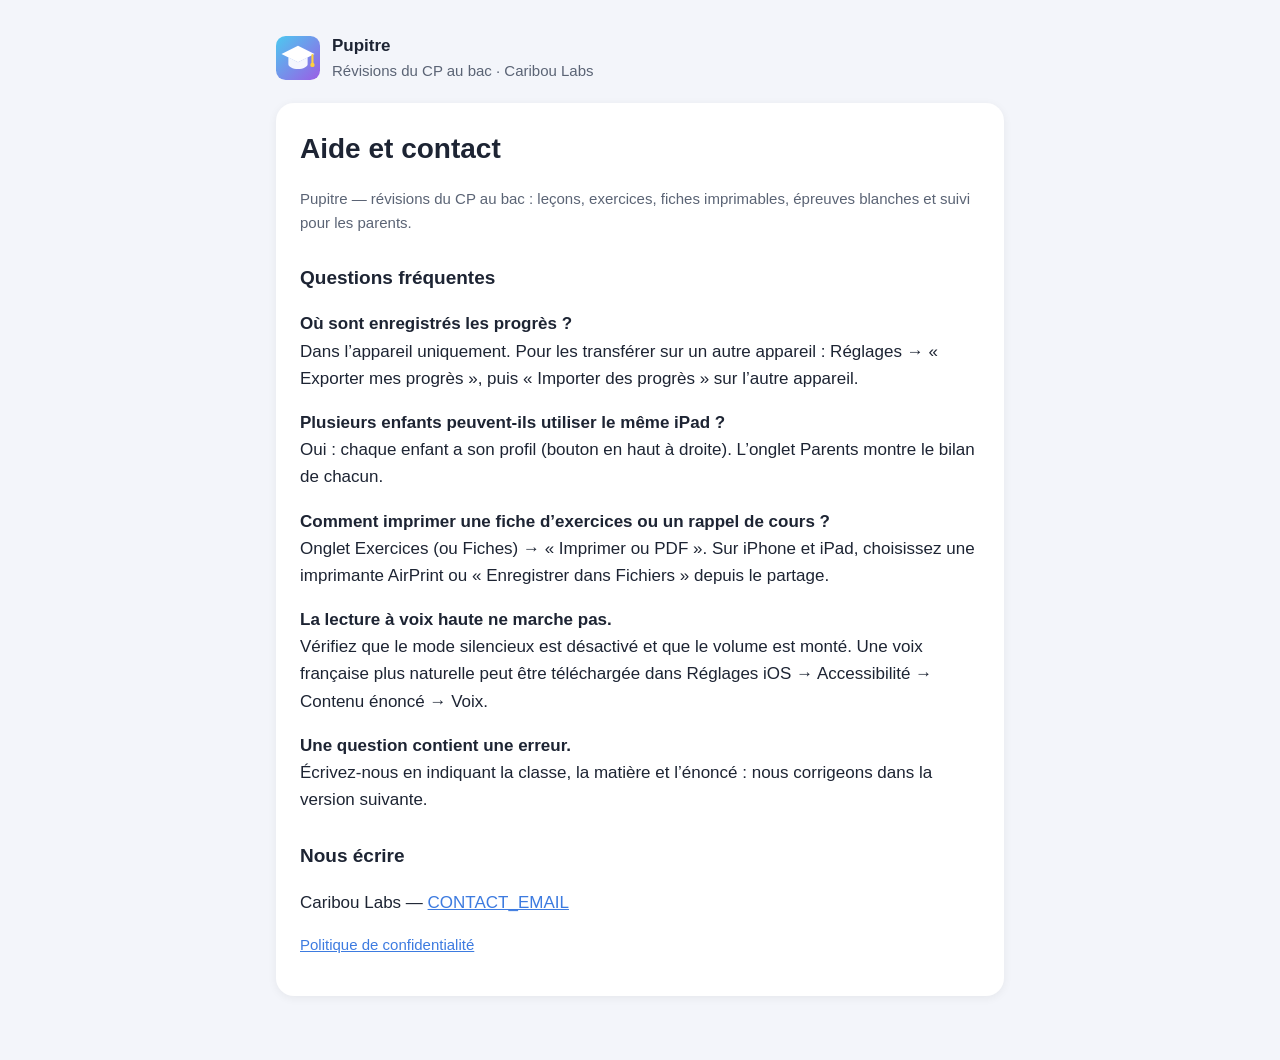
==== aide.html @ 07208d08 "Add files via upload" ====
<!doctype html>
<html lang="fr"><head><meta charset="utf-8"><meta name="viewport" content="width=device-width,initial-scale=1">
<title>Pupitre — Aide et contact</title><style>
:root{--bg:#f3f5fa;--card:#fff;--ink:#1d2433;--muted:#5b6475;--accent:#3d7be0;color-scheme:light dark}
@media (prefers-color-scheme:dark){:root{--bg:#181b28;--card:#222638;--ink:#eef0f6;--muted:#aab0c0;--accent:#7aa7ff}}
*{box-sizing:border-box}body{margin:0;background:var(--bg);color:var(--ink);font:17px/1.6 -apple-system,BlinkMacSystemFont,"Segoe UI",Roboto,sans-serif}
main{max-width:760px;margin:0 auto;padding:32px 16px 64px}
.card{background:var(--card);border-radius:18px;padding:24px;box-shadow:0 2px 10px rgba(0,0,0,.06)}
h1{font-size:28px;margin:0 0 4px}h2{font-size:19px;margin:28px 0 6px}p,li{color:var(--ink)}.muted{color:var(--muted);font-size:15px}
a{color:var(--accent)}header{display:flex;align-items:center;gap:12px;margin-bottom:20px}header img{width:44px;height:44px}
</style></head><body><main>
<header><img src="./favicon.svg" alt=""><div><b>Pupitre</b><div class="muted">Révisions du CP au bac · Caribou Labs</div></div></header>
<div class="card">
<h1>Aide et contact</h1>
<p class="muted">Pupitre — révisions du CP au bac : leçons, exercices, fiches imprimables, épreuves blanches et suivi pour les parents.</p>
<h2>Questions fréquentes</h2>
<p><b>Où sont enregistrés les progrès ?</b><br>Dans l’appareil uniquement. Pour les transférer sur un autre appareil : Réglages → « Exporter mes progrès », puis « Importer des progrès » sur l’autre appareil.</p>
<p><b>Plusieurs enfants peuvent-ils utiliser le même iPad ?</b><br>Oui : chaque enfant a son profil (bouton en haut à droite). L’onglet Parents montre le bilan de chacun.</p>
<p><b>Comment imprimer une fiche d’exercices ou un rappel de cours ?</b><br>Onglet Exercices (ou Fiches) → « Imprimer ou PDF ». Sur iPhone et iPad, choisissez une imprimante AirPrint ou « Enregistrer dans Fichiers » depuis le partage.</p>
<p><b>La lecture à voix haute ne marche pas.</b><br>Vérifiez que le mode silencieux est désactivé et que le volume est monté. Une voix française plus naturelle peut être téléchargée dans Réglages iOS → Accessibilité → Contenu énoncé → Voix.</p>
<p><b>Une question contient une erreur.</b><br>Écrivez-nous en indiquant la classe, la matière et l’énoncé : nous corrigeons dans la version suivante.</p>
<h2>Nous écrire</h2>
<p>Caribou Labs — <a href="mailto:CONTACT_EMAIL">CONTACT_EMAIL</a></p>
<p class="muted"><a href="./confidentialite.html">Politique de confidentialité</a></p>
</div></main></body></html>
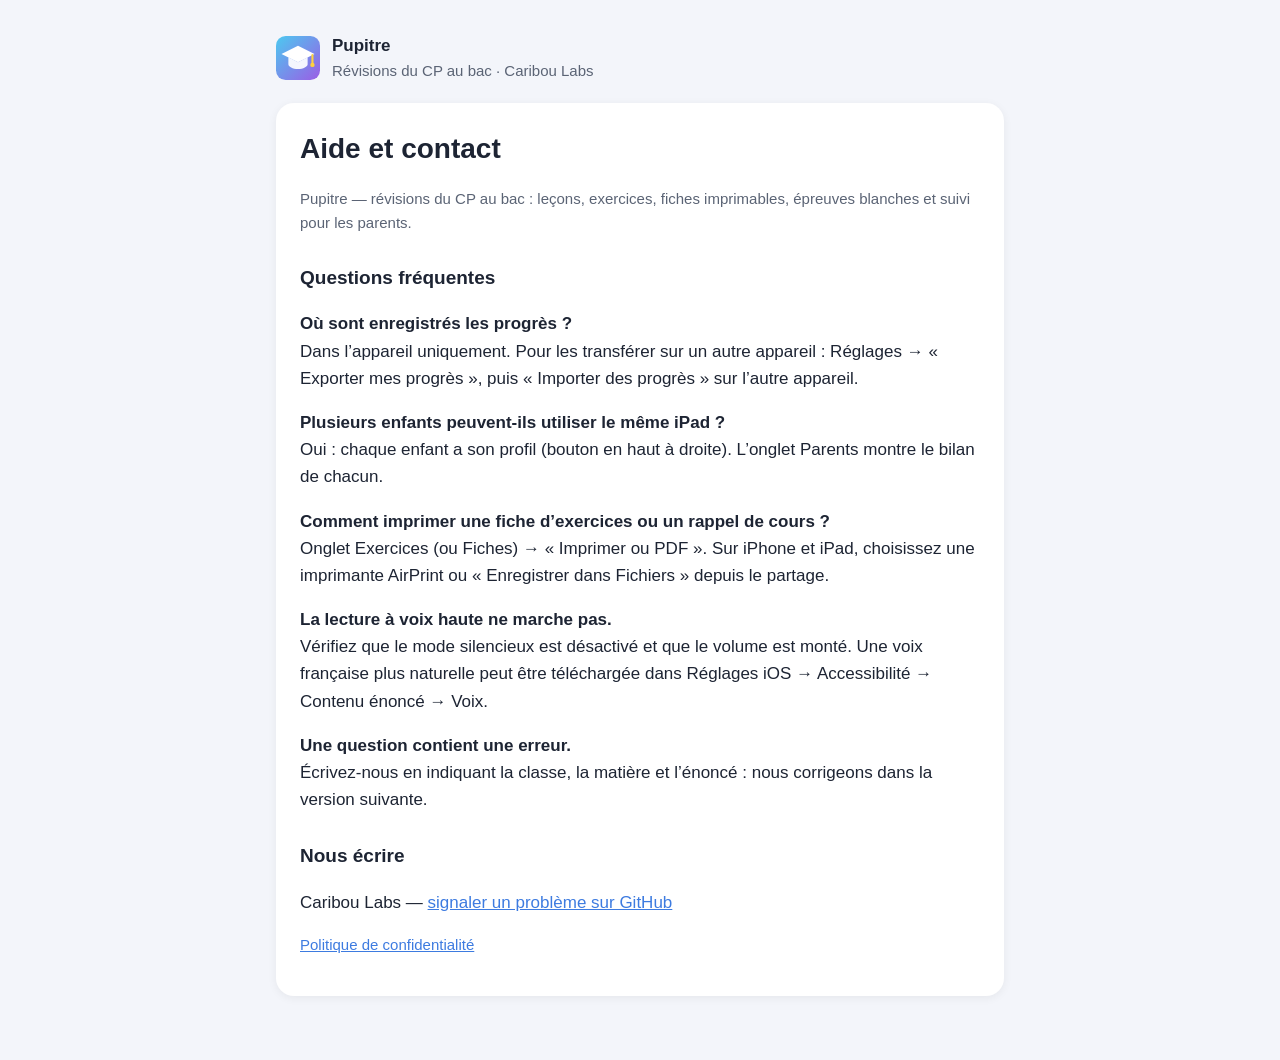
==== commit f6f1485d: "Sécurité (CSP, service worker, données corrompues), CE2 « Un son, plusieurs écritures » refait — v3." ====
--- a/aide.html
+++ b/aide.html
@@ -1,5 +1,7 @@
 <!doctype html>
-<html lang="fr"><head><meta charset="utf-8"><meta name="viewport" content="width=device-width,initial-scale=1">
+<html lang="fr"><head><meta charset="utf-8">
+<meta http-equiv="Content-Security-Policy" content="default-src 'self'; script-src 'self'; style-src 'self' 'unsafe-inline'; img-src 'self' data: blob:; font-src 'self'; connect-src 'self'; media-src 'self' blob:; worker-src 'self'; manifest-src 'self'; object-src 'none'; base-uri 'self'; form-action 'none'" />
+    <meta name="referrer" content="no-referrer" /><meta name="viewport" content="width=device-width,initial-scale=1">
 <title>Pupitre — Aide et contact</title><style>
 :root{--bg:#f3f5fa;--card:#fff;--ink:#1d2433;--muted:#5b6475;--accent:#3d7be0;color-scheme:light dark}
 @media (prefers-color-scheme:dark){:root{--bg:#181b28;--card:#222638;--ink:#eef0f6;--muted:#aab0c0;--accent:#7aa7ff}}
@@ -20,6 +22,6 @@
 <p><b>La lecture à voix haute ne marche pas.</b><br>Vérifiez que le mode silencieux est désactivé et que le volume est monté. Une voix française plus naturelle peut être téléchargée dans Réglages iOS → Accessibilité → Contenu énoncé → Voix.</p>
 <p><b>Une question contient une erreur.</b><br>Écrivez-nous en indiquant la classe, la matière et l’énoncé : nous corrigeons dans la version suivante.</p>
 <h2>Nous écrire</h2>
-<p>Caribou Labs — <a href="mailto:CONTACT_EMAIL">CONTACT_EMAIL</a></p>
+<p>Caribou Labs — <a href="https://github.com/CaribouNathan/Pupitre/issues" rel="noopener noreferrer">signaler un problème sur GitHub</a></p>
 <p class="muted"><a href="./confidentialite.html">Politique de confidentialité</a></p>
 </div></main></body></html>
